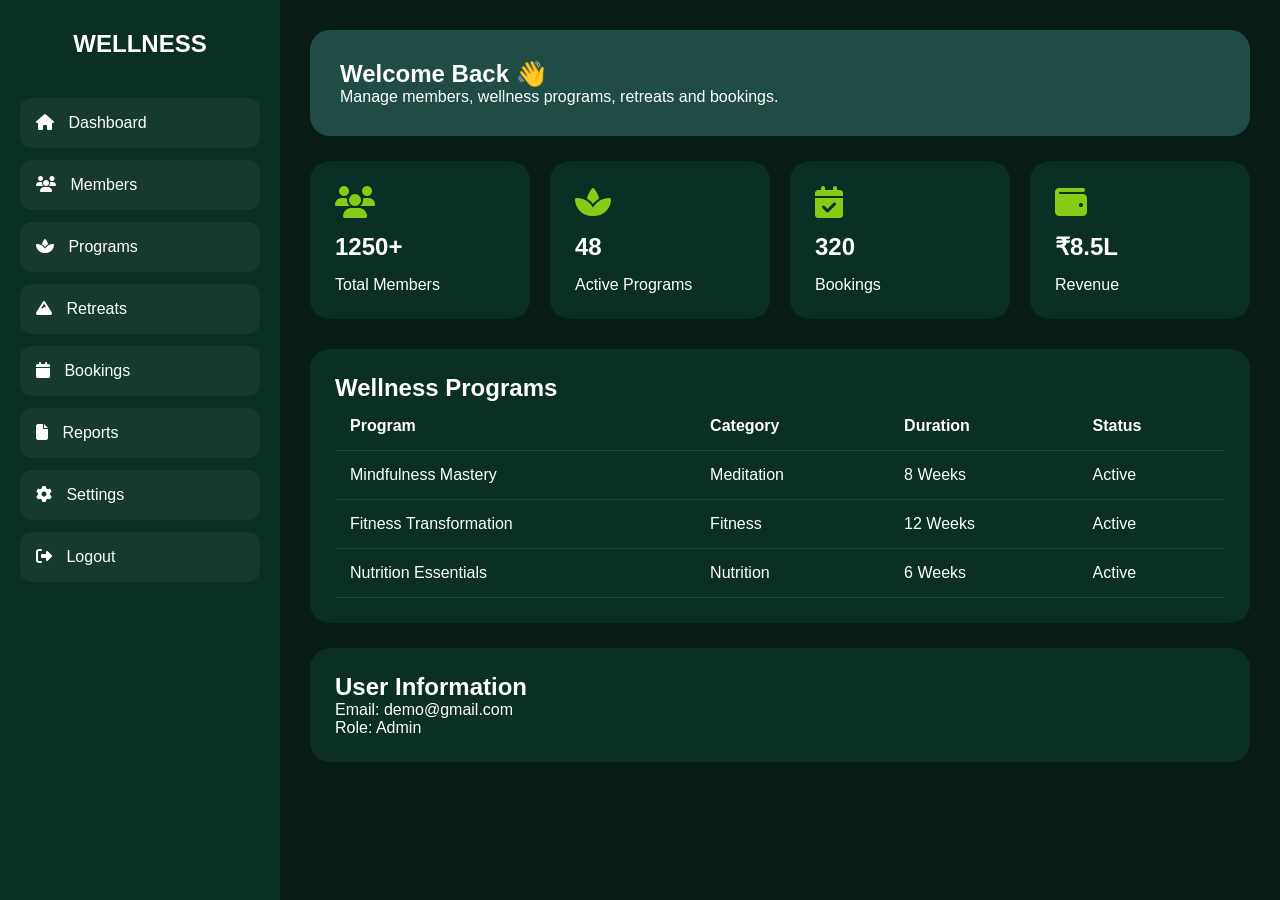
==== admin-dashboard.html @ d0791c45 "first commit" ====
<!DOCTYPE html>
<html lang="en">

<head>

<meta charset="UTF-8">
<meta name="viewport"
      content="width=device-width, initial-scale=1.0">

<title>Admin Dashboard</title>

<link rel="stylesheet"
      href="css/admin-dashboard.css">

<link rel="stylesheet"
href="https://cdnjs.cloudflare.com/ajax/libs/font-awesome/6.5.2/css/all.min.css">

</head>

<body>

<div class="dashboard-layout">

    <!-- Sidebar -->

    <aside class="sidebar">

        <div class="sidebar-logo">

            <h2>WELLNESS</h2>

        </div>

        <ul>

            <li id="dashboard-link"
            class="active">
                <i class="fas fa-home"></i>
                Dashboard
            </li>

            <li class="coming-soon">
                <i class="fas fa-users"></i>
                Members
            </li>

            <li class="coming-soon">
                <i class="fas fa-spa"></i>
                Programs
            </li>

            <li class="coming-soon">
                <i class="fas fa-mountain"></i>
                Retreats
            </li>

            <li class="coming-soon">
                <i class="fas fa-calendar"></i>
                Bookings
            </li>

            <li class="coming-soon">
                <i class="fas fa-file"></i>
                Reports
            </li>

            <li class="coming-soon">
                <i class="fas fa-cog"></i>
                Settings
            </li>

            <li id="logoutBtn">
                <i class="fas fa-sign-out-alt"></i>
                Logout
            </li>

        </ul>

    </aside>

    <!-- Main -->

    <main class="dashboard-content">

        <section class="welcome-card">

            <h1>
                Welcome Back 👋
            </h1>

            <p>
                Manage members, wellness programs,
                retreats and bookings.
            </p>

        </section>

        <!-- Stats -->

        <section class="stats-grid">

            <div class="stat-card">

                <i class="fas fa-users"></i>

                <h2>1250+</h2>

                <p>Total Members</p>

            </div>

            <div class="stat-card">

                <i class="fas fa-spa"></i>

                <h2>48</h2>

                <p>Active Programs</p>

            </div>

            <div class="stat-card">

                <i class="fas fa-calendar-check"></i>

                <h2>320</h2>

                <p>Bookings</p>

            </div>

            <div class="stat-card">

                <i class="fas fa-wallet"></i>

                <h2>₹8.5L</h2>

                <p>Revenue</p>

            </div>

        </section>

        <!-- Programs -->

        <section class="table-card">

            <h2>
                Wellness Programs
            </h2>

            <div class="table-wrapper">

                <table>

                    <thead>

                        <tr>

                            <th>Program</th>
                            <th>Category</th>
                            <th>Duration</th>
                            <th>Status</th>

                        </tr>

                    </thead>

                    <tbody>

                        <tr>

                            <td>Mindfulness Mastery</td>
                            <td>Meditation</td>
                            <td>8 Weeks</td>
                            <td>Active</td>

                        </tr>

                        <tr>

                            <td>Fitness Transformation</td>
                            <td>Fitness</td>
                            <td>12 Weeks</td>
                            <td>Active</td>

                        </tr>

                        <tr>

                            <td>Nutrition Essentials</td>
                            <td>Nutrition</td>
                            <td>6 Weeks</td>
                            <td>Active</td>

                        </tr>

                    </tbody>

                </table>

            </div>

        </section>

        <!-- User Info -->

        <section class="user-card">

            <h2>User Information</h2>

            <p>
                Email:
                <span id="userEmail"></span>
            </p>

            <p>
                Role:
                <span id="userRole"></span>
            </p>


        </section>

    </main>

</div>

<script src="js/admin-dashboard.js"></script>

</body>
</html>
---- css/admin-dashboard.css ----
*{
    margin:0;
    padding:0;
    box-sizing:border-box;
}

body{
    font-family:Poppins,sans-serif;
    background:#081c15;
    color:#fff;
    overflow-x:hidden;
}

.dashboard-layout{
    display:flex;
    min-height:100vh;
}

.sidebar{
    width:280px;
    background:#0b2e25;
    padding:30px 20px;
}

.sidebar-logo{
    text-align:center;
    margin-bottom:40px;
}

.sidebar ul{
    list-style:none;
}

.sidebar li{
    padding:16px;
    margin-bottom:12px;
    border-radius:12px;
    cursor:pointer;
    background:rgba(255,255,255,.05);
}

.sidebar li:hover{
    background:#1f4d45;
}

.sidebar i{
    margin-right:10px;
}

.dashboard-content{
    flex:1;
    padding:30px;
}

.welcome-card{
    background:#1f4d45;
    padding:30px;
    border-radius:20px;
    margin-bottom:25px;
}

.stats-grid{
    display:grid;
    grid-template-columns:repeat(4,1fr);
    gap:20px;
    margin-bottom:30px;
}

.stat-card{
    background:#0b2e25;
    padding:25px;
    border-radius:20px;
}

.stat-card i{
    font-size:2rem;
    color:#84cc16;
}

.stat-card h2{
    margin:15px 0;
}

.table-card,
.user-card{
    background:#0b2e25;
    padding:25px;
    border-radius:20px;
    margin-bottom:25px;
}

.table-wrapper{
    overflow-x:auto;
}

table{
    width:100%;
    border-collapse:collapse;
}

th,
td{
    padding:15px;
    text-align:left;
    border-bottom:1px solid rgba(255,255,255,.1);
}

.user-card button{
    margin-top:20px;
    padding:12px 25px;
    border:none;
    border-radius:10px;
    background:#84cc16;
    cursor:pointer;
}

@media(max-width:992px){

    .stats-grid{
        grid-template-columns:repeat(2,1fr);
    }

}

@media(max-width:768px){

    .dashboard-layout{
        flex-direction:column;
    }

    .sidebar{
        width:100%;
    }

    .stats-grid{
        grid-template-columns:1fr;
    }

}
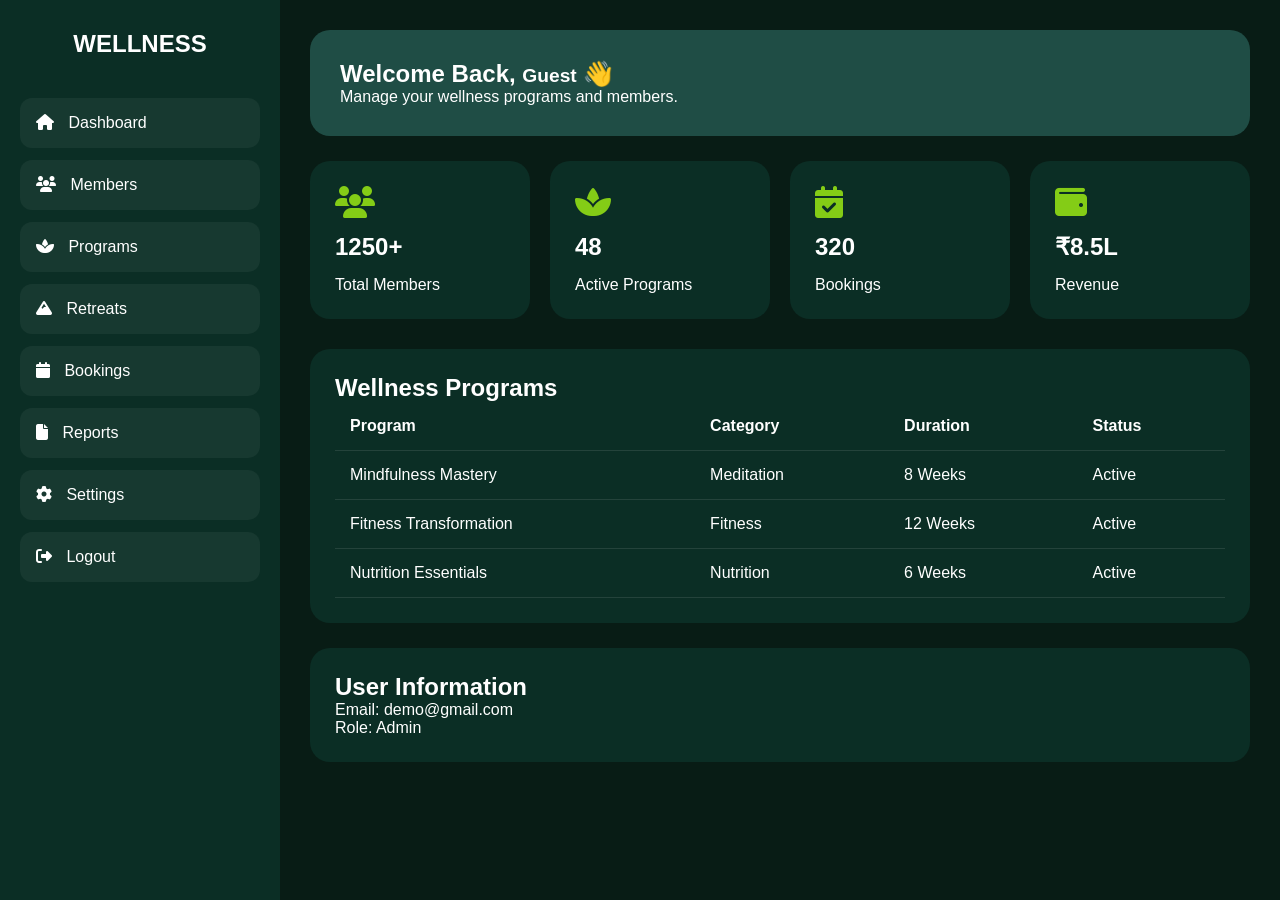
==== commit 439cf72c: "first commit" ====
--- a/admin-dashboard.html
+++ b/admin-dashboard.html
@@ -18,7 +18,13 @@
 </head>
 
 <body>
-
+ 
+<button class="menu-toggle"
+        id="menuToggle">
+
+    <i class="fas fa-bars"></i>
+
+</button>
 <div class="dashboard-layout">
 
     <!-- Sidebar -->
@@ -83,16 +89,20 @@
     <main class="dashboard-content">
 
         <section class="welcome-card">
-
-            <h1>
-                Welcome Back 👋
-            </h1>
-
-            <p>
-                Manage members, wellness programs,
-                retreats and bookings.
-            </p>
-
+           
+    <h1>
+
+        Welcome Back,
+                <span id="dashboardEmail"></span>
+
+
+        👋
+
+    </h1>
+
+    <p>
+        Manage your wellness programs and members.
+    </p>
         </section>
 
         <!-- Stats -->
--- a/css/admin-dashboard.css
+++ b/css/admin-dashboard.css
@@ -46,7 +46,6 @@
 .sidebar i{
     margin-right:10px;
 }
-
 .dashboard-content{
     flex:1;
     padding:30px;
@@ -122,18 +121,202 @@
 
 }
 
-@media(max-width:768px){
-
-    .dashboard-layout{
-        flex-direction:column;
+
+#dashboardEmail{
+
+    font-size:1.2rem;
+
+    word-break:break-word;
+
+    overflow-wrap:anywhere;
+}
+
+
+@media(max-width:768px){
+
+    .welcome-card h1{
+
+        font-size:1.4rem;
+
+    }
+
+    #dashboardEmail{
+
+        font-size:1rem;
+
+        display:inline-block;
+
+        max-width:100%;
+
+        overflow:hidden;
+
+        text-overflow:ellipsis;
+
+        white-space:nowrap;
+
+        vertical-align:middle;
+    }
+
+}
+
+.menu-toggle{
+    display:none;
+}
+
+@media(max-width:768px){
+
+    .menu-toggle{
+
+        display:block;
+
+        position:absolute;
+
+        top:20px;
+        left:20px;
+
+        width:60px;
+        height:60px;
+
+        border:none;
+
+        border-radius:15px;
+
+        background:#fff;
+
+        color:#1f4d45;
+
+        font-size:28px;
+
+        cursor:pointer;
+
+        z-index:1001;
     }
 
     .sidebar{
+
+        position:fixed;
+
+        top:0;
+        left:-100%;
+
+        width:280px;
+
+        height:100vh;
+
+        transition:.4s ease;
+
+        z-index:1000;
+    }
+
+    .sidebar.active{
+
+        left:0;
+    }
+
+    .dashboard-content{
+
         width:100%;
+
+        padding:100px 20px 20px;
     }
 
     .stats-grid{
+
         grid-template-columns:1fr;
     }
 
-}+    .welcome-card h1{
+
+        font-size:1.4rem;
+    }
+
+}
+
+@media(max-width:768px){
+
+    .sidebar.active + .menu-toggle{
+
+        display:none;
+    }
+
+}
+.menu-toggle{
+
+    transition:.3s ease;
+}
+
+
+@media(max-width:768px){
+
+    .sidebar{
+
+        padding-top:90px;
+    }
+
+    .menu-toggle{
+
+        top:20px;
+        left:50px; /* place X near sidebar edge */
+
+        z-index:1002;
+    }
+
+}
+
+
+
+@media(max-width:768px){
+
+    .sidebar{
+
+        padding-top:30px;
+    }
+
+    .sidebar-logo{
+
+        text-align:center;
+
+        margin-top:80px;
+
+        margin-bottom:30px;
+        text-align:left;
+
+        padding-left:10px;
+    }
+
+    .sidebar-logo h2{
+
+        font-size:2rem;
+
+        margin:0 auto;
+    }
+
+}
+
+
+/* FIX HORIZONTAL SCROLL */
+html,
+body{
+    overflow-x:hidden;
+    width:100%;
+}
+
+.dashboard-layout{
+    display:flex;
+    min-height:100vh;
+    width:100%;
+}
+
+.dashboard-content{
+    flex:1;
+    width:calc(100% - 280px);
+    overflow-x:hidden;
+}
+
+
+.welcome-card,
+.stat-card,
+.table-card,
+.user-card{
+    overflow:hidden;
+}
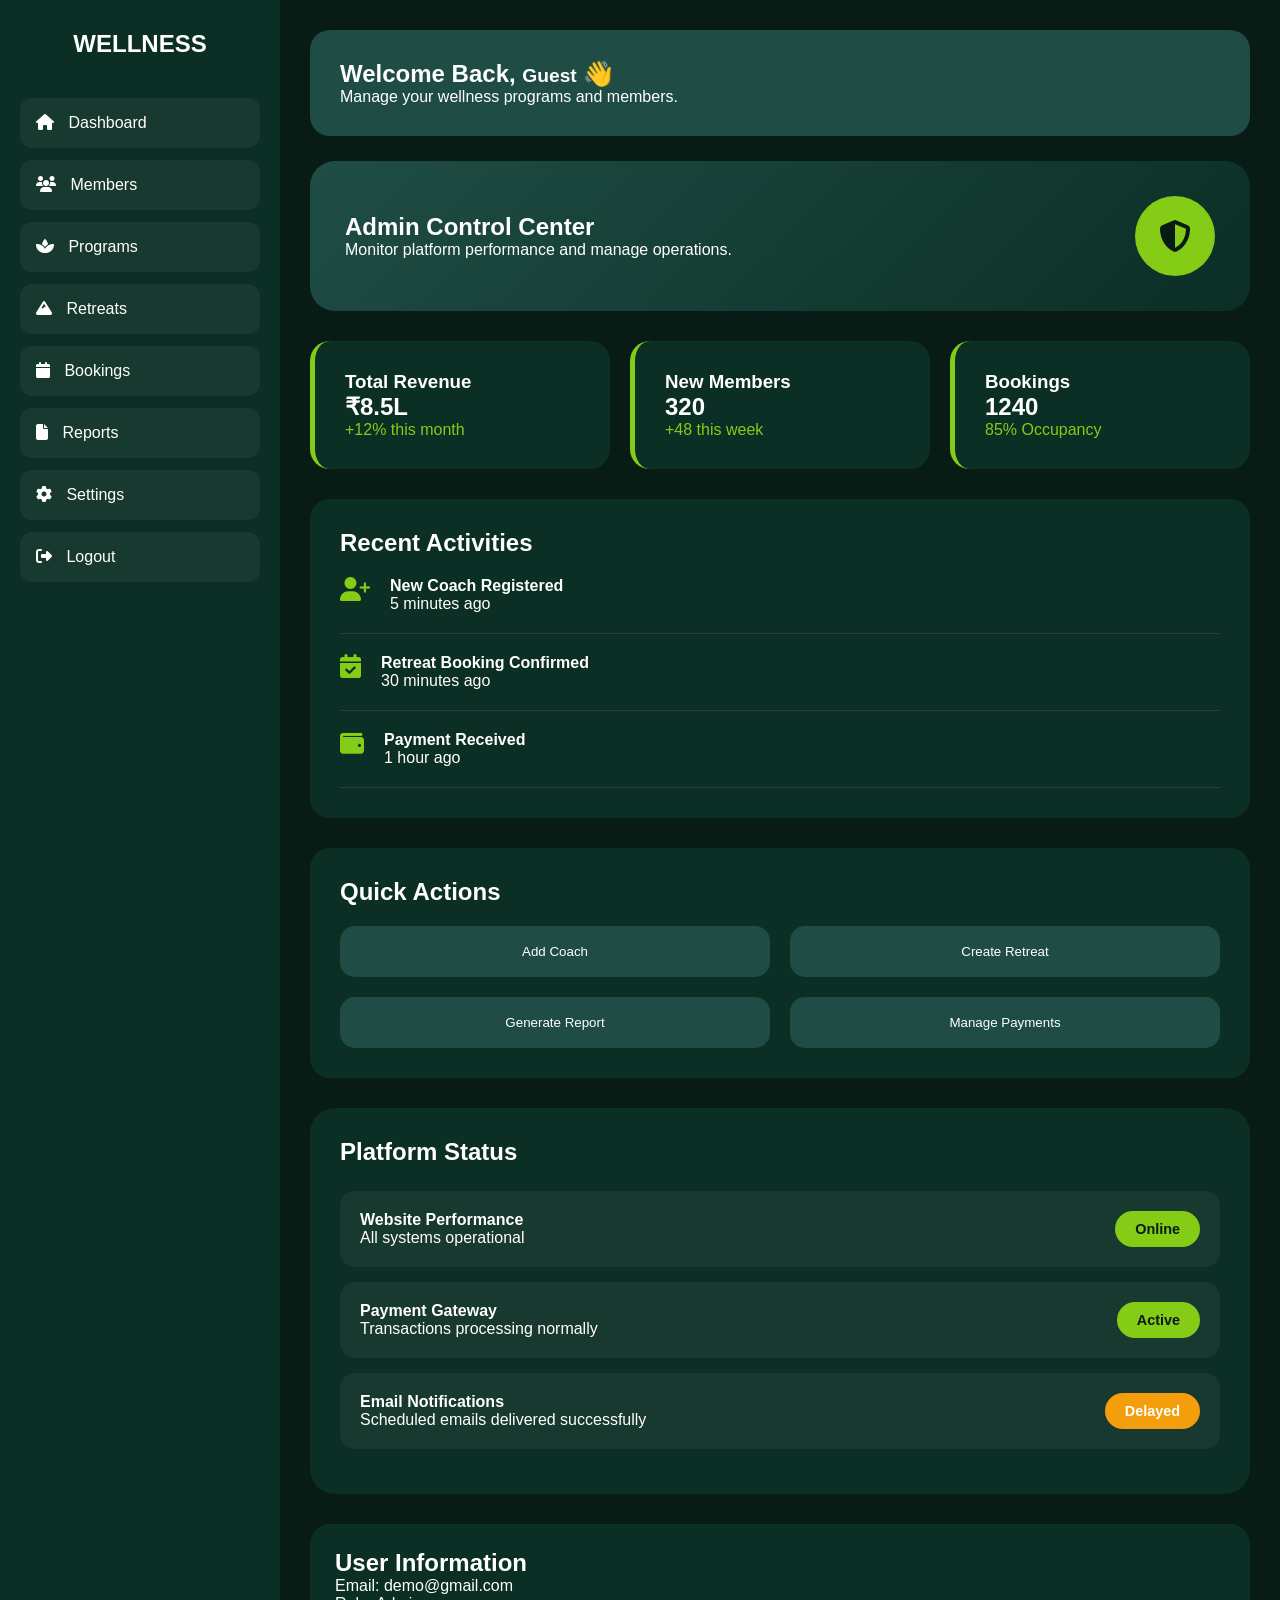
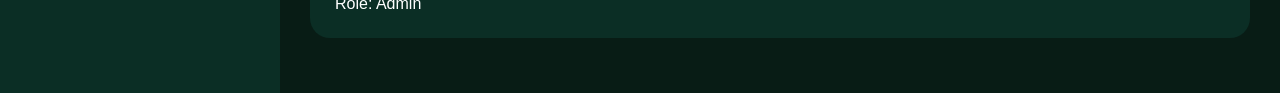
==== commit e4092a1b: "Updated website" ====
--- a/admin-dashboard.html
+++ b/admin-dashboard.html
@@ -106,112 +106,178 @@
         </section>
 
         <!-- Stats -->
-
-        <section class="stats-grid">
-
-            <div class="stat-card">
-
-                <i class="fas fa-users"></i>
-
-                <h2>1250+</h2>
-
-                <p>Total Members</p>
-
+<section class="admin-banner">
+
+    <div>
+        <h1>Admin Control Center</h1>
+
+        <p>
+            Monitor platform performance and manage operations.
+        </p>
+    </div>
+
+    <div class="admin-badge">
+
+        <i class="fas fa-shield-alt"></i>
+
+    </div>
+
+</section>
+
+<section class="analytics-grid">
+
+    <div class="analytics-box">
+
+        <h3>Total Revenue</h3>
+
+        <h2>₹8.5L</h2>
+
+        <span>+12% this month</span>
+
+    </div>
+
+    <div class="analytics-box">
+
+        <h3>New Members</h3>
+
+        <h2>320</h2>
+
+        <span>+48 this week</span>
+
+    </div>
+
+    <div class="analytics-box">
+
+        <h3>Bookings</h3>
+
+        <h2>1240</h2>
+
+        <span>85% Occupancy</span>
+
+    </div>
+
+</section>
+
+<section class="activity-card">
+
+    <h2>Recent Activities</h2>
+
+    <div class="activity-item">
+
+        <i class="fas fa-user-plus"></i>
+
+        <div>
+
+            <h4>New Coach Registered</h4>
+
+            <p>5 minutes ago</p>
+
+        </div>
+
+    </div>
+
+    <div class="activity-item">
+
+        <i class="fas fa-calendar-check"></i>
+
+        <div>
+
+            <h4>Retreat Booking Confirmed</h4>
+
+            <p>30 minutes ago</p>
+
+        </div>
+
+    </div>
+
+    <div class="activity-item">
+
+        <i class="fas fa-wallet"></i>
+
+        <div>
+
+            <h4>Payment Received</h4>
+
+            <p>1 hour ago</p>
+
+        </div>
+
+    </div>
+
+</section>
+
+<section class="quick-actions">
+
+    <h2>Quick Actions</h2>
+
+    <div class="action-grid">
+
+        <button>Add Coach</button>
+
+        <button>Create Retreat</button>
+
+        <button>Generate Report</button>
+
+        <button>Manage Payments</button>
+
+    </div>
+
+</section>
+
+<section class="platform-status">
+
+    <h2>Platform Status</h2>
+
+    <div class="status-list">
+
+        <div class="status-item">
+
+            <div>
+                <h4>Website Performance</h4>
+                <p>All systems operational</p>
             </div>
 
-            <div class="stat-card">
-
-                <i class="fas fa-spa"></i>
-
-                <h2>48</h2>
-
-                <p>Active Programs</p>
-
+            <span class="status online">
+
+                Online
+
+            </span>
+
+        </div>
+
+        <div class="status-item">
+
+            <div>
+                <h4>Payment Gateway</h4>
+                <p>Transactions processing normally</p>
             </div>
 
-            <div class="stat-card">
-
-                <i class="fas fa-calendar-check"></i>
-
-                <h2>320</h2>
-
-                <p>Bookings</p>
-
+            <span class="status online">
+
+                Active
+
+            </span>
+
+        </div>
+
+        <div class="status-item">
+
+            <div>
+                <h4>Email Notifications</h4>
+                <p>Scheduled emails delivered successfully</p>
             </div>
 
-            <div class="stat-card">
-
-                <i class="fas fa-wallet"></i>
-
-                <h2>₹8.5L</h2>
-
-                <p>Revenue</p>
-
-            </div>
-
-        </section>
-
-        <!-- Programs -->
-
-        <section class="table-card">
-
-            <h2>
-                Wellness Programs
-            </h2>
-
-            <div class="table-wrapper">
-
-                <table>
-
-                    <thead>
-
-                        <tr>
-
-                            <th>Program</th>
-                            <th>Category</th>
-                            <th>Duration</th>
-                            <th>Status</th>
-
-                        </tr>
-
-                    </thead>
-
-                    <tbody>
-
-                        <tr>
-
-                            <td>Mindfulness Mastery</td>
-                            <td>Meditation</td>
-                            <td>8 Weeks</td>
-                            <td>Active</td>
-
-                        </tr>
-
-                        <tr>
-
-                            <td>Fitness Transformation</td>
-                            <td>Fitness</td>
-                            <td>12 Weeks</td>
-                            <td>Active</td>
-
-                        </tr>
-
-                        <tr>
-
-                            <td>Nutrition Essentials</td>
-                            <td>Nutrition</td>
-                            <td>6 Weeks</td>
-                            <td>Active</td>
-
-                        </tr>
-
-                    </tbody>
-
-                </table>
-
-            </div>
-
-        </section>
+            <span class="status warning">
+
+                Delayed
+
+            </span>
+
+        </div>
+
+    </div>
+
+</section>
 
         <!-- User Info -->
 
--- a/css/admin-dashboard.css
+++ b/css/admin-dashboard.css
@@ -320,3 +320,647 @@
 .user-card{
     overflow:hidden;
 }
+
+
+/* Remove left/right black space */
+
+html,
+body{
+    width:100%;
+    overflow-x:hidden;
+}
+
+section,
+.container,
+main,
+header,
+footer{
+    width:100%;
+    max-width:100%;
+}
+
+img{
+    max-width:100%;
+    display:block;
+}
+@media(max-width:768px){
+
+    body{
+        overflow-x:hidden;
+    }
+
+    .container{
+        padding-left:15px;
+        padding-right:15px;
+    }
+
+}
+
+
+
+/* Coach Chart Section */
+
+
+.meeting-card,
+.feedback-card{
+
+    background:#0b2e25;
+
+    padding:25px;
+
+    border-radius:20px;
+
+    margin-bottom:25px;
+}
+
+.chart-placeholder{
+
+    height:300px;
+
+    border-radius:15px;
+
+    background:rgba(255,255,255,.05);
+
+    display:flex;
+
+    align-items:center;
+
+    justify-content:center;
+
+    color:#84cc16;
+
+    font-size:1.2rem;
+
+    margin-top:20px;
+}
+
+
+/* Today's Meetings */
+
+.meeting-card ul{
+
+    list-style:none;
+
+    margin-top:20px;
+}
+
+.meeting-card li{
+
+    padding:15px;
+
+    margin-bottom:12px;
+
+    background:rgba(255,255,255,.05);
+
+    border-radius:12px;
+
+    transition:.3s;
+}
+
+.meeting-card li:hover{
+
+    background:#1f4d45;
+
+    transform:translateX(8px);
+}
+
+
+/* Feedback Section */
+
+.feedback-card p{
+
+    padding:18px;
+
+    margin-top:15px;
+
+    background:rgba(255,255,255,.05);
+
+    border-radius:12px;
+}
+
+
+/* Responsive */
+
+@media(max-width:768px){
+
+    .chart-placeholder{
+
+        height:220px;
+    }
+
+}
+
+
+.chart-card{
+
+    background:#0b2e25;
+
+    padding:30px;
+
+    border-radius:20px;
+
+    margin-bottom:25px;
+}
+
+.progress-grid{
+
+    display:grid;
+
+    grid-template-columns:repeat(4,1fr);
+
+    gap:20px;
+
+    margin-top:30px;
+}
+
+.progress-box{
+
+    background:rgba(255,255,255,.05);
+
+    padding:25px;
+
+    border-radius:20px;
+
+    text-align:center;
+
+    transition:.4s;
+}
+
+.progress-box:hover{
+
+    transform:translateY(-8px);
+
+    background:#1f4d45;
+}
+
+.progress-circle{
+
+    width:100px;
+    height:100px;
+
+    border:8px solid #84cc16;
+
+    border-radius:50%;
+
+    display:flex;
+
+    align-items:center;
+
+    justify-content:center;
+
+    margin:20px auto 0;
+
+    font-size:1.5rem;
+
+    font-weight:700;
+
+    color:#84cc16;
+}
+
+@media(max-width:768px){
+
+    .progress-grid{
+
+        grid-template-columns:1fr 1fr;
+    }
+
+}
+
+
+.schedule-card{
+
+    background:#0b2e25;
+
+    padding:30px;
+
+    border-radius:20px;
+
+    margin-bottom:25px;
+}
+
+.schedule-item{
+
+    display:flex;
+
+    align-items:center;
+
+    gap:25px;
+
+    padding:20px 0;
+
+    border-bottom:1px solid rgba(255,255,255,.1);
+}
+
+.schedule-item:last-child{
+
+    border-bottom:none;
+}
+
+.time{
+
+    min-width:100px;
+
+    padding:12px;
+
+    border-radius:12px;
+
+    background:#84cc16;
+
+    color:#081c15;
+
+    font-weight:700;
+
+    text-align:center;
+}
+
+.schedule-info h4{
+
+    margin-bottom:6px;
+}
+
+.schedule-info p{
+
+    color:#ccc;
+}
+
+.schedule-item:hover{
+
+    transform:translateX(10px);
+
+    transition:.3s ease;
+}
+
+@media(max-width:768px){
+
+    .schedule-item{
+
+        flex-direction:column;
+
+        align-items:flex-start;
+    }
+
+}
+.retreat-card ul{
+
+    list-style:none;
+
+    margin-top:20px;
+}
+
+.retreat-card li{
+
+    padding:15px;
+
+    margin-bottom:12px;
+
+    background:rgba(255,255,255,.05);
+
+    border-radius:12px;
+}
+
+.coach-gallery{
+
+    background:#0b2e25;
+
+    padding:30px;
+
+    border-radius:20px;
+
+    margin-bottom:25px;
+}
+
+.gallery-grid{
+
+    display:grid;
+
+    grid-template-columns:repeat(3,1fr);
+
+    gap:20px;
+
+    margin-top:25px;
+}
+
+.gallery-card{
+
+    background:rgba(255,255,255,.05);
+
+    border-radius:20px;
+
+    overflow:hidden;
+
+    transition:.4s ease;
+}
+
+.gallery-card:hover{
+
+    transform:translateY(-10px);
+}
+
+.gallery-card img{
+
+    width:100%;
+
+    height:220px;
+
+    object-fit:cover;
+}
+
+.gallery-card h3{
+
+    padding:20px;
+
+    text-align:center;
+}
+
+@media(max-width:768px){
+
+    .gallery-grid{
+
+        grid-template-columns:1fr;
+    }
+
+}
+
+
+.admin-banner{
+
+    background:linear-gradient(
+    135deg,
+    #1f4d45,
+    #0b2e25);
+
+    padding:35px;
+
+    border-radius:25px;
+
+    display:flex;
+
+    justify-content:space-between;
+
+    align-items:center;
+
+    margin-bottom:30px;
+}
+
+.admin-badge{
+
+    width:80px;
+    height:80px;
+
+    border-radius:50%;
+
+    background:#84cc16;
+
+    display:flex;
+
+    align-items:center;
+
+    justify-content:center;
+
+    color:#081c15;
+
+    font-size:2rem;
+}
+
+.analytics-grid{
+
+    display:grid;
+
+    grid-template-columns:repeat(3,1fr);
+
+    gap:20px;
+
+    margin-bottom:30px;
+}
+
+.analytics-box{
+
+    background:#0b2e25;
+
+    padding:30px;
+
+    border-radius:20px;
+
+    border-left:5px solid #84cc16;
+}
+
+.analytics-box span{
+
+    color:#84cc16;
+}
+
+.activity-card,
+.quick-actions{
+
+    background:#0b2e25;
+
+    padding:30px;
+
+    border-radius:20px;
+
+    margin-bottom:30px;
+}
+
+.activity-item{
+
+    display:flex;
+
+    gap:20px;
+
+    padding:20px 0;
+
+    border-bottom:1px solid rgba(255,255,255,.1);
+}
+
+.activity-item i{
+
+    font-size:1.5rem;
+
+    color:#84cc16;
+}
+
+.action-grid{
+
+    display:grid;
+
+    grid-template-columns:repeat(2,1fr);
+
+    gap:20px;
+
+    margin-top:20px;
+}
+
+.action-grid button{
+
+    padding:18px;
+
+    border:none;
+
+    border-radius:15px;
+
+    background:#1f4d45;
+
+    color:#fff;
+
+    cursor:pointer;
+
+    transition:.3s;
+}
+
+.action-grid button:hover{
+
+    background:#84cc16;
+
+    color:#081c15;
+}
+
+@media(max-width:768px){
+
+    .analytics-grid,
+    .action-grid{
+
+        grid-template-columns:1fr;
+    }
+
+    .admin-banner{
+
+        flex-direction:column;
+
+        gap:20px;
+    }
+
+}
+
+.platform-status{
+
+    background:#0b2e25;
+
+    padding:30px;
+
+    border-radius:25px;
+
+    margin-bottom:30px;
+}
+
+.status-list{
+
+    margin-top:25px;
+}
+
+.status-item{
+
+    display:flex;
+
+    justify-content:space-between;
+
+    align-items:center;
+
+    padding:20px;
+
+    margin-bottom:15px;
+
+    border-radius:15px;
+
+    background:rgba(255,255,255,.05);
+
+    transition:.3s;
+}
+
+.status-item:hover{
+
+    transform:translateX(10px);
+
+    background:#1f4d45;
+}
+
+.status{
+
+    padding:10px 20px;
+
+    border-radius:30px;
+
+    font-size:.9rem;
+
+    font-weight:600;
+}
+
+.online{
+
+    background:#84cc16;
+
+    color:#081c15;
+}
+
+.warning{
+
+    background:#f59e0b;
+
+    color:#fff;
+}
+
+@media(max-width:768px){
+
+    .status-item{
+
+        flex-direction:column;
+
+        align-items:flex-start;
+
+        gap:15px;
+    }
+
+}
+
+
+@media(max-width:768px){
+
+    .progress-grid{
+
+        display:grid;
+
+        grid-template-columns:repeat(2,1fr);
+
+        gap:15px;
+    }
+
+    .progress-box{
+
+        padding:20px 10px;
+
+        text-align:center;
+
+        display:flex;
+
+        flex-direction:column;
+
+        align-items:center;
+
+        justify-content:center;
+    }
+
+    .progress-box h3{
+
+        font-size:1rem;
+
+        min-height:50px;
+
+        display:flex;
+
+        align-items:center;
+
+        justify-content:center;
+
+        text-align:center;
+    }
+
+    .progress-circle{
+
+        width:80px;
+        height:80px;
+
+        font-size:1.2rem;
+
+        margin:15px auto 0;
+    }
+
+}
